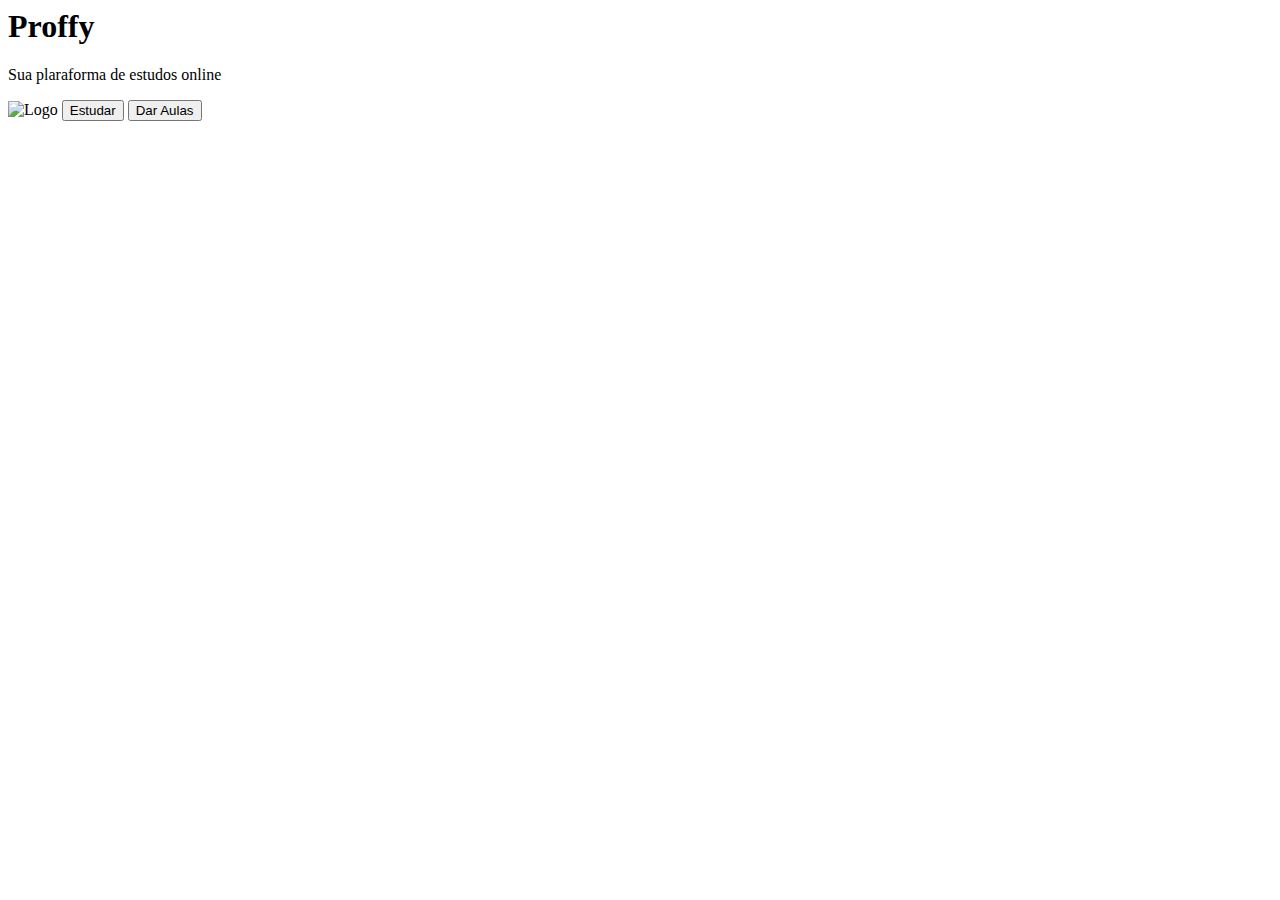
==== index.html @ 2cf780e9 "Initializing html Project" ====
<html lang="pt_br">
<head>
  <meta charset="UTF-8">
  <meta http-equiv="X-UA-Compatible" content="IE=edge">
  <meta name="viewport" content="width=device-width, initial-scale=1.0">
  <title>ProffLine</title>
</head>
<body>
  <h1>Proffy</h1>
  <p>Sua plaraforma de estudos online</p>
  <img src="" alt="Logo">
  <button>Estudar</button>
  <button>Dar Aulas</button>
</body>
</html>
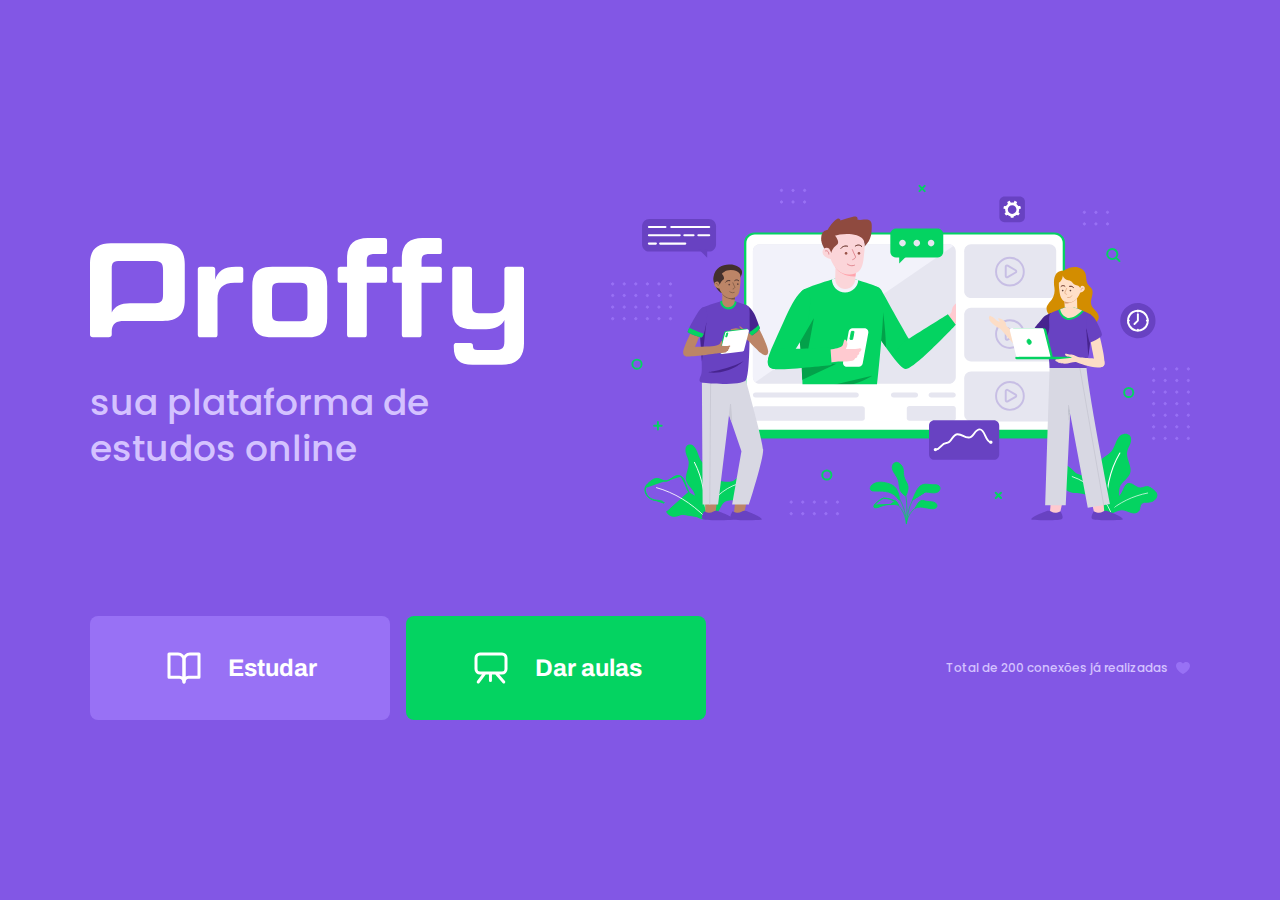
==== commit b98e1679: "View home" ====
--- a/index.html
+++ b/index.html
@@ -1,15 +1,39 @@
+<!DOCTYPE html>
 <html lang="pt_br">
 <head>
   <meta charset="UTF-8">
   <meta http-equiv="X-UA-Compatible" content="IE=edge">
   <meta name="viewport" content="width=device-width, initial-scale=1.0">
+  <link rel="stylesheet" href="styles/main.css">
+  <link rel="stylesheet" href="styles/partials/page-landing.css">
+  <link href="https://fonts.googleapis.com/css2?family=Archivo:wght@400;700&amp;family=Poppins:wght@400;600&amp;display=swap" rel="stylesheet">
   <title>ProffLine</title>
 </head>
-<body>
-  <h1>Proffy</h1>
-  <p>Sua plaraforma de estudos online</p>
-  <img src="" alt="Logo">
-  <button>Estudar</button>
-  <button>Dar Aulas</button>
+
+<body id="page-landing">
+  <div id="container">
+    <div class="logo-container">
+      <img src="images/logo.svg" alt="Proffy">
+      <h2>sua plataforma de estudos online</h2>
+    </div>
+    
+    <img class="hero-image" src="images/landing.svg" alt="Plataforma de estudos">
+
+    <div class="buttons-container">
+      <a class="study" href="study.html">
+        <img src="images/icons/study.svg" alt="Estudar">
+        Estudar
+      </a>
+      <a class="give-classes" href="/give-classes.html">
+        <img src="images/icons/give-classes.svg" alt="Dar aulas">
+        Dar aulas
+      </a>
+    </div>
+    <p class="total-connections">
+      Total de 200 conexões já realizadas
+      <img src="images/icons/purple-heart.svg" alt="Coração Roxo">
+    </p> 
+  </div>
+
 </body>
 </html>--- a/styles/main.css
+++ b/styles/main.css
@@ -0,0 +1,59 @@
+:root {
+  --color-background: #F0F0F7;
+  --color-primary-lighter: #9871F5;
+  --color-primary-light: #916BEA;
+  --color-primary: #8257E5;
+  --color-primary-dark: #774DD6;
+  --color-primary-darker: #6842c2;
+  --color-secondary: #04D361;
+  --color-secondary-dark: #04BF58;
+  --color-title-in-primary: #FFFFFF;
+  --color-text-in-primary: #D4C2FF;
+  --color-text-title: #32264D;
+  --color-text-complement: #9C98A6;
+  --color-text-base: #6A6180;
+  --color-line-in-white: #E6E6F0;
+  --color-input-background: #F8F8FC;
+  --color-button-text: #FFFFFF;
+  --color-box-base: #FFFFFF;
+  --color-box-footer: #FAFAFC;
+  --color-small-info: #C1BCCC;
+  /*tamanho da fonte padrão: 16px - 100% - 1rem */
+  font-size: 60%; /* controle das medidas rem */
+}
+
+* {
+  margin: 0;
+  padding: 0;
+  box-sizing: border-box;
+}
+
+html, body {
+  height: 100vh;
+}
+
+body {
+  background-color: var(--color-background);
+  display: flex;
+  align-items: center;
+  justify-content: center;
+}
+
+body,
+input,
+button,
+textarea {
+  font: 500 1.6rem Poppins;
+  color: var(--color-text-base);
+}
+
+#container {
+  width: 90vw;
+  max-width: 700px;
+}
+
+@media (min-width: 700px) {
+  :root {
+    font-size: 62.5%;
+  }
+}--- a/styles/partials/page-landing.css
+++ b/styles/partials/page-landing.css
@@ -0,0 +1,128 @@
+#page-landing {
+  background: var(--color-primary);
+}
+
+#page-landing #container {
+  color: var(--color-text-in-primary);
+}
+
+.logo-container img {
+  height: 10rem;
+}
+
+.logo-container {
+  text-align: center;
+  margin-bottom: 3.2rem;
+}
+
+.logo-container h2 {
+  font-weight: 500;
+  font-size: 3.6rem;
+  line-height: 4.6rem;
+  margin-top: 0.8rem;
+}
+
+.hero-image {
+  width: 100%;
+}
+
+.buttons-container {
+  display: flex;
+  justify-content: center;
+  margin: 3.2rem 0;
+}
+
+.buttons-container a {
+  width: 30rem;
+  height: 10.4rem;
+  border-radius: 0.8rem;
+  margin-right: 1.6rem;
+  font: 700 2.4rem Archivo;
+  display: flex;
+  align-items: center;
+  justify-content: center;
+  text-decoration: none;
+  transition: background 0.2s;
+  color: var(--color-button-text);
+}
+
+.buttons-container a img {
+  width: 4rem;
+  margin-right:2.4rem;
+}
+
+.buttons-container a.study {
+  background: var(--color-primary-lighter);
+}
+
+.buttons-container a.study:hover {
+  background: var(--color-primary-light);
+}
+
+.buttons-container a.give-classes {
+  background: var(--color-secondary);
+  margin-right: 0;
+}
+
+.buttons-container a.give-classes:hover {
+  background: var(--color-secondary-dark);
+}
+
+.total-connections {
+  font-size: 1.8rem;
+  display: flex;
+  align-items: center;
+  justify-content: center;
+}
+
+.total-connections img {
+  margin-left: 0.8rem;
+}
+
+@media (max-width: 699px) {
+  :root {
+    font-size: 62.5%;
+  }
+}
+
+@media (min-width: 1100px) {
+  #page-landing #container {
+    max-width: 1100px;
+    display: grid;
+    grid-template-columns: 2fr 1fr 2fr;
+    grid-template-rows: 350px 1fr;
+    grid-template-areas: 
+    "proffy image image"
+    "button button texting";
+    column-gap: 87px;
+    row-gap: 86px;
+  }
+  
+  .logo-container {
+    grid-area: proffy;
+    text-align: initial;
+    align-self: center;
+    margin: 0;
+  }
+
+  .logo-container img {
+    height: 127px;
+  }
+
+  .hero-image {
+    grid-area: image;
+    height: 350px;
+  }
+
+  .buttons-container {
+    grid-area: button;
+    justify-content: flex-start;
+    margin: 0;
+  }
+
+  .total-connections {
+    grid-area: texting;
+    justify-self: end;
+    font-size: 1.2rem;
+  }
+}